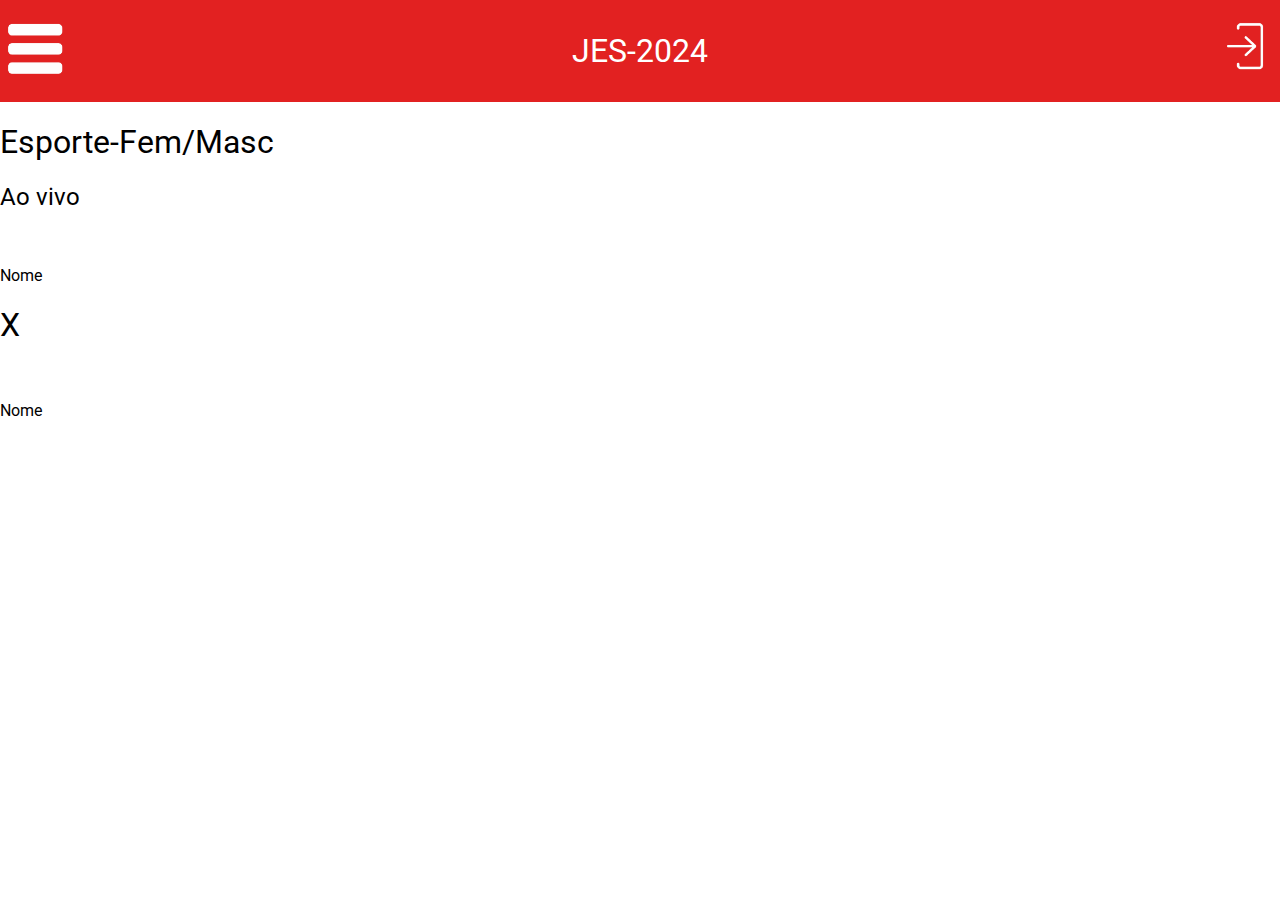
==== index.html @ da422abc "1/11" ====
<!DOCTYPE html>
<html lang="pt-br">

<head>
    <meta charset="UTF-8">
    <meta name="viewport" content="width=device-width, initial-scale=1.0">
    <link rel="stylesheet" href="style.css">
    <title>JES-2024 | Interclasse do SESI de Cerquilho</title>
</head>

<body>
    <header>
        <div class="menu"><img src="./images/menu.png" alt="" width="70px"></div>
        <div class="title">
            <h1>JES-2024</h1>
        </div>
        <div class="login"><img src="./images/login.png" alt="" width="70px"></div>
    </header>
    <main>
        <section class="main-score">
            <div class="score">
                <div class="top-score">
                    <h1 class="modalidade-esporte">Esporte-Fem/Masc</h1>
                    <h2 class="live">Ao vivo</h2>
                </div>
                <div class="bottow-score">
                    <div class="squad-score">
                        <img src="" alt="">
                        <p>Nome</p>
                    </div>
                    <h1>X</h1>
                    <div class="squad-score">
                        <img src="" alt="">
                        <p>Nome</p>
                    </div>
                    
                </div>

            </div>
            <div class="live-player"></div>
        </section>
    </main>
</body>

</html>
---- style.css ----
@import url('https://fonts.googleapis.com/css2?family=Roboto:ital,wght@0,100;0,300;0,400;0,500;0,700;0,900;1,100;1,300;1,400;1,500;1,700;1,900&display=swap');

*{
    font-family: "Roboto", sans-serif;
    font-weight: 400;
    font-style: bold;
}

body{
    padding: 0;
    margin: 0;
    box-sizing: border-box;
}

header{
    background-color: #E22121;
    height: 102px;
    display: flex;
    justify-content: space-between;
    align-items: center;
    color: #ffff;
}

.title{

}
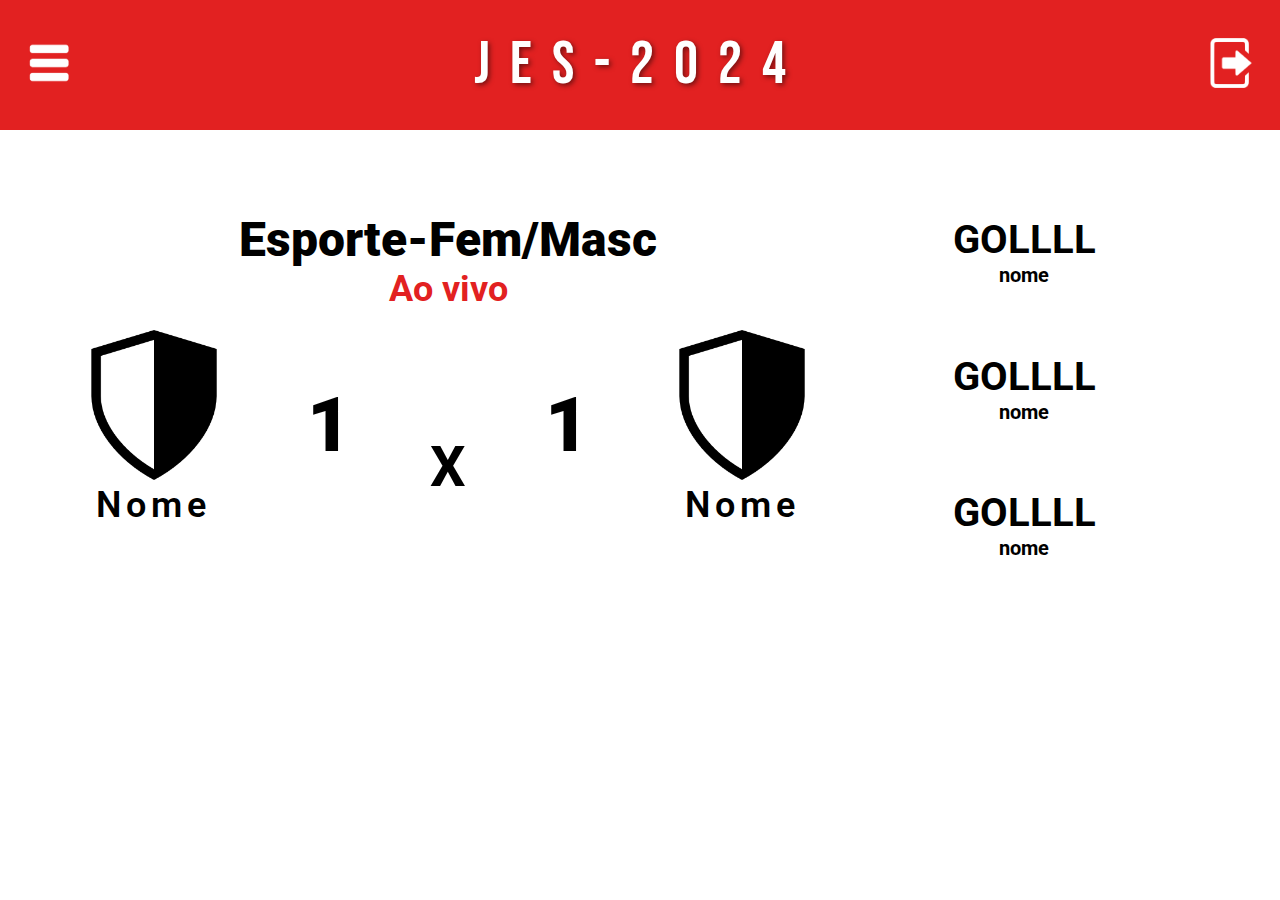
==== commit c6473e0c: "index com placar" ====
--- a/index.html
+++ b/index.html
@@ -10,34 +10,59 @@
 
 <body>
     <header>
-        <div class="menu"><img src="./images/menu.png" alt="" width="70px"></div>
+        <div class="menu"><img src="./images/menu.png" alt="" width="50px"></div>
         <div class="title">
             <h1>JES-2024</h1>
         </div>
-        <div class="login"><img src="./images/login.png" alt="" width="70px"></div>
+        <div class="login"><img src="./images/login.png" alt="" width="50px"></div>
     </header>
     <main>
         <section class="main-score">
             <div class="score">
                 <div class="top-score">
                     <h1 class="modalidade-esporte">Esporte-Fem/Masc</h1>
-                    <h2 class="live">Ao vivo</h2>
+                    <h2 class="ao-vivo">Ao vivo</h2>
                 </div>
-                <div class="bottow-score">
+                <div class="bottom-score">
                     <div class="squad-score">
-                        <img src="" alt="">
-                        <p>Nome</p>
+                        <img src="./images/emblema.png" alt="" width="150px;">
+                        <p id="name">Nome</p>
                     </div>
-                    <h1>X</h1>
+                    <h1 class="placar" id="time1">1</h1>
+                    <h1 class="x">X</h1>
+                    <h1 class="placar" id="time1">1</h1>
                     <div class="squad-score">
-                        <img src="" alt="">
-                        <p>Nome</p>
+                        <img src="./images/emblema.png" alt="" width="150px">
+                        <p id="name">Nome</p>
                     </div>
                     
                 </div>
 
             </div>
-            <div class="live-player"></div>
+            <div class="live-player">
+                <div class="personal-stats">
+                    <img src="" alt="">
+                    <div class="goal">
+                        <h1>GOLLLL</h1>
+                        <p>nome</p>
+                    </div>
+                </div>
+                <div class="personal-stats">
+                    <img src="" alt="">
+                    <div class="goal">
+                        <h1>GOLLLL</h1>
+                        <p>nome</p>
+                    </div>
+                </div>
+                <div class="personal-stats">
+                    <img src="" alt="">
+                    <div class="goal">
+                        <h1>GOLLLL</h1>
+                        <p>nome</p>
+                    </div>
+                </div>
+                
+            </div>
         </section>
     </main>
 </body>
--- a/style.css
+++ b/style.css
@@ -1,26 +1,140 @@
+@import url('https://fonts.googleapis.com/css2?family=Bebas+Neue&family=Playfair+Display:ital,wght@0,400..900;1,400..900&display=swap');
 @import url('https://fonts.googleapis.com/css2?family=Roboto:ital,wght@0,100;0,300;0,400;0,500;0,700;0,900;1,100;1,300;1,400;1,500;1,700;1,900&display=swap');
+    
 
-*{
+body{
+    padding: 0;
+    margin: 0;
+    box-sizing: border-box;
     font-family: "Roboto", sans-serif;
     font-weight: 400;
     font-style: bold;
 }
 
-body{
-    padding: 0;
-    margin: 0;
-    box-sizing: border-box;
-}
-
 header{
     background-color: #E22121;
-    height: 102px;
+    height: 130px;
     display: flex;
     justify-content: space-between;
     align-items: center;
     color: #ffff;
+    padding: 0 1.5rem;
 }
 
-.title{
+.title h1{
+    font-family: "Bebas Neue", sans-serif;
+    font-weight: 400;
+    font-style: normal;
+    font-size: 60px;
+    letter-spacing: 20px;
+    text-shadow: 2px 2px 5px rgba(0, 0, 0, 0.5);
+}
 
+main{
+    display: flex;
+    flex-direction: column;
+    align-items: center;
+    width: 100%;
+
+}
+
+.main-score{
+    display: flex;
+    width: 100%;
+    
+}
+
+.score{
+    display: flex;
+    flex-basis: 70%;
+    flex-direction: column;
+    align-items: center;
+    text-align: center;
+    justify-content: center;
+    margin-top: 30px;
+}
+
+.top-score{
+    display: flex;
+    flex-direction: column;
+    align-items: center;
+
+}
+
+.modalidade-esporte{
+    font-style: bold;
+    font-weight: 900;
+    font-size: 48px;
+    margin-bottom: 0;
+}
+
+.ao-vivo{
+    color: #E22121;
+    font-size: 36px;
+    font-weight: 700;
+    margin-top: 0;
+}
+
+.bottom-score{
+    display: flex;
+    width: 100%;
+    align-items: center;
+    justify-content: center;
+    justify-content: space-evenly;
+
+}
+
+.placar{
+    font-weight: 1000;
+    font-size: 76px;
+    margin-top: 0;
+}
+
+.x{
+    margin-top: 70px;
+    font-size: 56px;
+}
+
+.squad-score{
+    margin-top: -10px
+}
+
+#name{
+    margin-top: 0;
+    font-size: 36px;
+    font-weight: 600;
+    letter-spacing: 5px;
+}
+
+.live-player{
+    position: relative;
+    width: 100%;
+    flex-basis: 20%;
+    align-items: center;
+    align-self: center;
+    display: flex;
+    flex-direction: column;
+    justify-content: space-between;
+    margin-top: 40px;
+}
+
+.player-stats{
+    display: flex;
+}
+
+.goal{
+    display: flex;
+    flex-direction: column;
+    align-items: center;
+}
+
+.goal h1{
+    font-size: 40px;
+    margin-bottom: 0;
+}
+
+.goal p{
+    margin-top: 0;
+    font-size: 20px;
+    font-weight: bolder;
 }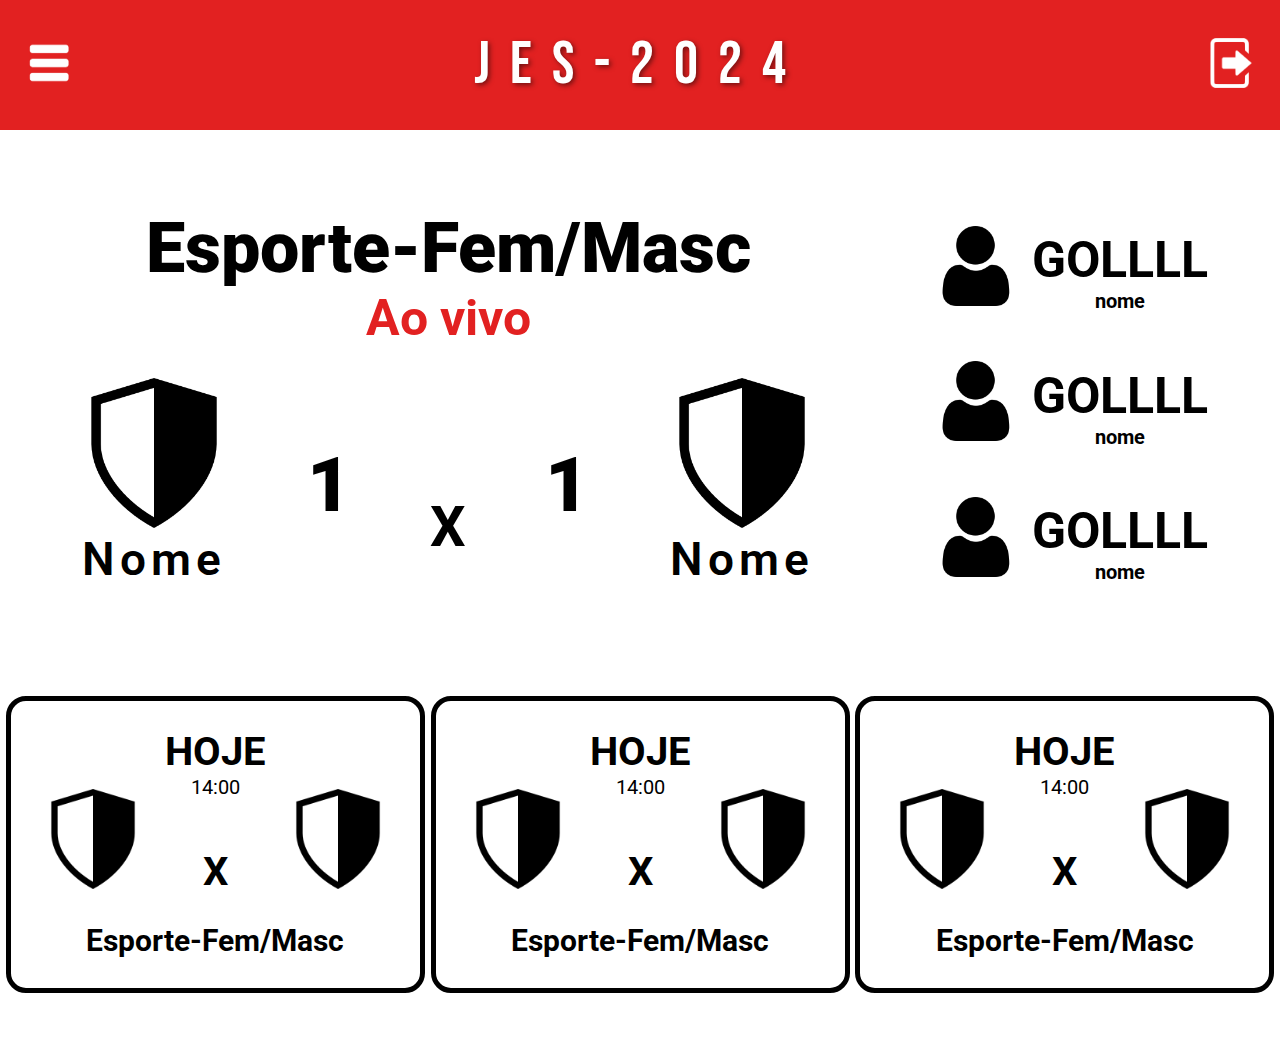
==== commit 10f1ba56: "8/11" ====
--- a/index.html
+++ b/index.html
@@ -41,27 +41,82 @@
             </div>
             <div class="live-player">
                 <div class="personal-stats">
-                    <img src="" alt="">
+                    <img src="./images/user.png" alt="" width="80px">
                     <div class="goal">
                         <h1>GOLLLL</h1>
                         <p>nome</p>
                     </div>
                 </div>
                 <div class="personal-stats">
-                    <img src="" alt="">
+                    <img src="./images/user.png" alt="" width="80px">
                     <div class="goal">
                         <h1>GOLLLL</h1>
                         <p>nome</p>
                     </div>
                 </div>
                 <div class="personal-stats">
-                    <img src="" alt="">
+                    <img src="./images/user.png" alt="" width="80px">
                     <div class="goal">
                         <h1>GOLLLL</h1>
                         <p>nome</p>
                     </div>
+                </div>  
+            </div>
+        </section>
+        <section class="timeline">
+            <div class="timeline-card">
+                <div class="timeline-date">
+                    <H1>HOJE</H1>
+                    <p>14:00</p>
                 </div>
-                
+                <div class="timeline-score">
+                    <div class="timeline-squad">
+                        <img src="./images/emblema.png" alt="" width="100px">
+                    </div>
+                    <h1>X</h1>
+                    <div class="timeline-squad">
+                        <img src="./images/emblema.png" alt="" width="100px">
+                    </div>
+                </div>
+                <div class="timeline-modalidade">
+                    <p>Esporte-Fem/Masc</p>
+                </div>
+            </div>
+            <div class="timeline-card">
+                <div class="timeline-date">
+                    <H1>HOJE</H1>
+                    <p>14:00</p>
+                </div>
+                <div class="timeline-score">
+                    <div class="timeline-squad">
+                        <img src="./images/emblema.png" alt="" width="100px">
+                    </div>
+                    <h1>X</h1>
+                    <div class="timeline-squad">
+                        <img src="./images/emblema.png" alt="" width="100px">
+                    </div>
+                </div>
+                <div class="timeline-modalidade">
+                    <p>Esporte-Fem/Masc</p>
+                </div>
+            </div>
+            <div class="timeline-card">
+                <div class="timeline-date">
+                    <H1>HOJE</H1>
+                    <p>14:00</p>
+                </div>
+                <div class="timeline-score">
+                    <div class="timeline-squad">
+                        <img src="./images/emblema.png" alt="" width="100px">
+                    </div>
+                    <h1>X</h1>
+                    <div class="timeline-squad">
+                        <img src="./images/emblema.png" alt="" width="100px">
+                    </div>
+                </div>
+                <div class="timeline-modalidade">
+                    <p>Esporte-Fem/Masc</p>
+                </div>
             </div>
         </section>
     </main>
--- a/style.css
+++ b/style.css
@@ -41,7 +41,7 @@
 .main-score{
     display: flex;
     width: 100%;
-    
+    gap: 40px;
 }
 
 .score{
@@ -64,13 +64,13 @@
 .modalidade-esporte{
     font-style: bold;
     font-weight: 900;
-    font-size: 48px;
+    font-size: 70px;
     margin-bottom: 0;
 }
 
 .ao-vivo{
     color: #E22121;
-    font-size: 36px;
+    font-size: 50px;
     font-weight: 700;
     margin-top: 0;
 }
@@ -101,7 +101,7 @@
 
 #name{
     margin-top: 0;
-    font-size: 36px;
+    font-size: 46px;
     font-weight: 600;
     letter-spacing: 5px;
 }
@@ -118,8 +118,12 @@
     margin-top: 40px;
 }
 
-.player-stats{
-    display: flex;
+.personal-stats{
+    display: flex;
+    width: 100%;
+    align-items: center;
+    justify-content: center;
+    gap: 1rem;
 }
 
 .goal{
@@ -129,7 +133,7 @@
 }
 
 .goal h1{
-    font-size: 40px;
+    font-size: 50px;
     margin-bottom: 0;
 }
 
@@ -137,4 +141,64 @@
     margin-top: 0;
     font-size: 20px;
     font-weight: bolder;
+}
+
+.timeline{
+    padding: 4rem;
+    display: flex;
+    align-items: center;
+    justify-content: space-evenly;
+    width: 100%;
+}
+
+
+.timeline-card{
+
+    display: flex;
+    flex-direction: column;
+    align-items: center;
+    border: 5px solid #000;
+    border-radius: 20px;
+    padding: 0 2rem;
+}
+
+.timeline-date{
+    display: flex;
+    flex-direction: column;
+    align-items: center;
+    margin-bottom: 0;
+}
+
+.timeline-date h1{
+    margin-bottom: 0;
+    font-size: 40px;
+}
+
+.timeline-date p{
+    font-size: 20px;
+    margin-top: 0;
+}
+
+.timeline-score{
+    display: flex;
+    margin-top: 0;
+    align-items: center;
+    justify-content: space-between;
+    width: 100%;
+    gap: 60px;
+}
+
+.timeline-squad{
+    position: relative;
+    top: -30px;
+}
+
+.timeline-score h1{
+    font-size: 40px;
+}
+
+.timeline-modalidade p{
+    font-size: 30px;
+    margin-top: 0;
+    font-weight: bolder;
 }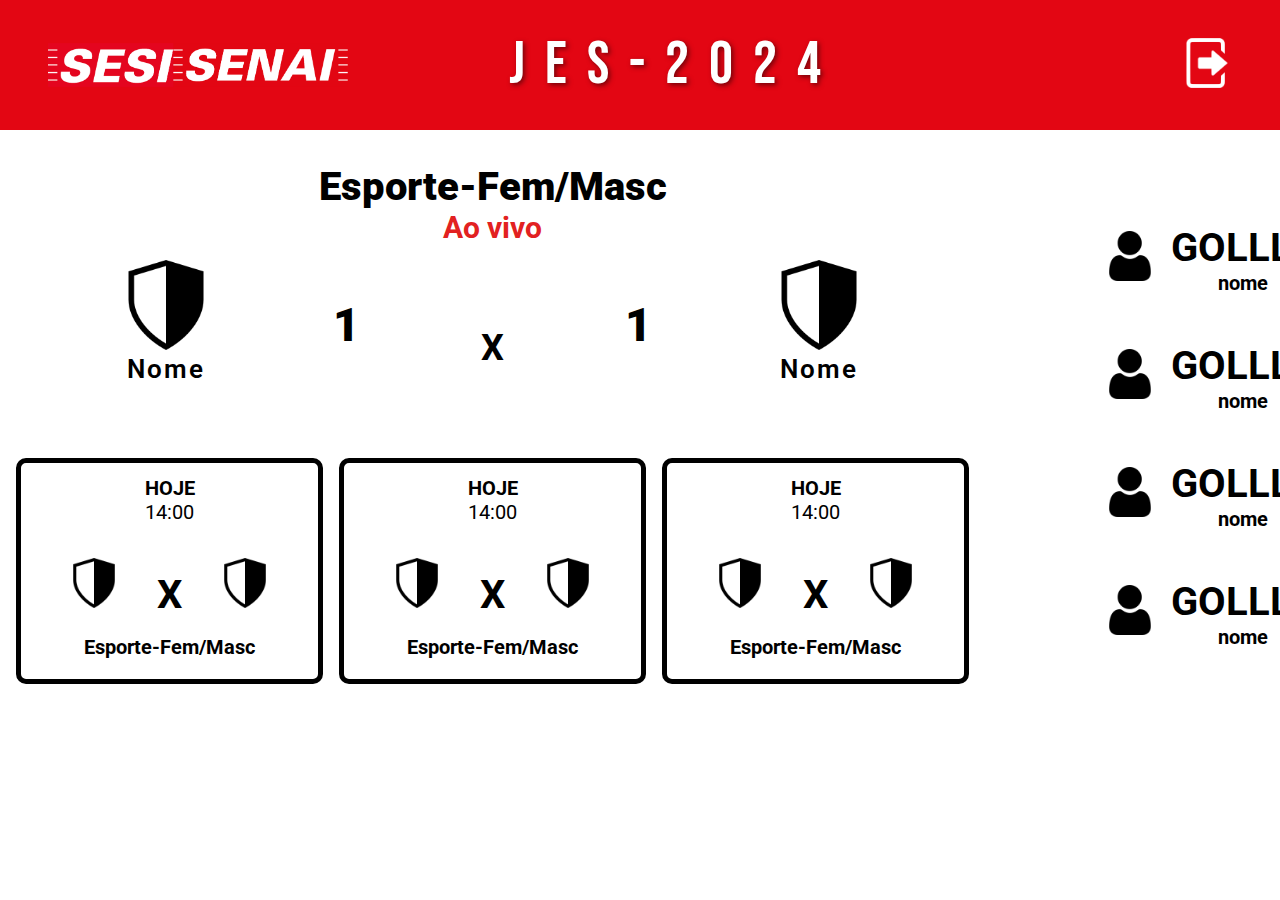
==== commit 6995f5c5: "22/11" ====
--- a/index.html
+++ b/index.html
@@ -10,7 +10,7 @@
 
 <body>
     <header>
-        <div class="menu"><img src="./images/menu.png" alt="" width="50px"></div>
+        <img src="./images/timbre_sesi_senai.png" alt="" width="300px">
         <div class="title">
             <h1>JES-2024</h1>
         </div>
@@ -25,101 +25,128 @@
                 </div>
                 <div class="bottom-score">
                     <div class="squad-score">
-                        <img src="./images/emblema.png" alt="" width="150px;">
+                        <img src="./images/emblema.png" alt="" width="90px;">
                         <p id="name">Nome</p>
                     </div>
                     <h1 class="placar" id="time1">1</h1>
                     <h1 class="x">X</h1>
                     <h1 class="placar" id="time1">1</h1>
                     <div class="squad-score">
-                        <img src="./images/emblema.png" alt="" width="150px">
+                        <img src="./images/emblema.png" alt="" width="90px">
                         <p id="name">Nome</p>
                     </div>
-                    
+
                 </div>
 
             </div>
+            <div class="timeline">
+                <div class="timeline-card">
+                    <div class="timeline-date">
+                        <H1>HOJE</H1>
+                        <p>14:00</p>
+                    </div>
+                    <div class="timeline-score">
+                        <div class="timeline-squad">
+                            <img src="./images/emblema.png" alt="" width="50px">
+                        </div>
+                        <h1>X</h1>
+                        <div class="timeline-squad">
+                            <img src="./images/emblema.png" alt="" width="50px">
+                        </div>
+                    </div>
+                    <div class="timeline-modalidade">
+                        <p>Esporte-Fem/Masc</p>
+                    </div>
+                </div>
+                <div class="timeline-card">
+                    <div class="timeline-date">
+                        <H1>HOJE</H1>
+                        <p>14:00</p>
+                    </div>
+                    <div class="timeline-score">
+                        <div class="timeline-squad">
+                            <img src="./images/emblema.png" alt="" width="50px">
+                        </div>
+                        <h1>X</h1>
+                        <div class="timeline-squad">
+                            <img src="./images/emblema.png" alt="" width="50px">
+                        </div>
+                    </div>
+                    <div class="timeline-modalidade">
+                        <p>Esporte-Fem/Masc</p>
+                    </div>
+                </div>
+                <div class="timeline-card">
+                    <div class="timeline-date">
+                        <H1>HOJE</H1>
+                        <p>14:00</p>
+                    </div>
+                    <div class="timeline-score">
+                        <div class="timeline-squad">
+                            <img src="./images/emblema.png" alt="" width="50px">
+                        </div>
+                        <h1>X</h1>
+                        <div class="timeline-squad">
+                            <img src="./images/emblema.png" alt="" width="50px">
+                        </div>
+                    </div>
+                    <div class="timeline-modalidade">
+                        <p>Esporte-Fem/Masc</p>
+                    </div>
+                </div>
+            </div>
+
+        </section>
+        <section class="player-score">
             <div class="live-player">
                 <div class="personal-stats">
-                    <img src="./images/user.png" alt="" width="80px">
+                    <img src="./images/user.png" alt="" width="50px">
                     <div class="goal">
                         <h1>GOLLLL</h1>
                         <p>nome</p>
                     </div>
                 </div>
                 <div class="personal-stats">
-                    <img src="./images/user.png" alt="" width="80px">
+                    <img src="./images/user.png" alt="" width="50px">
                     <div class="goal">
                         <h1>GOLLLL</h1>
                         <p>nome</p>
                     </div>
                 </div>
                 <div class="personal-stats">
-                    <img src="./images/user.png" alt="" width="80px">
+                    <img src="./images/user.png" alt="" width="50px">
                     <div class="goal">
                         <h1>GOLLLL</h1>
                         <p>nome</p>
                     </div>
-                </div>  
-            </div>
-        </section>
-        <section class="timeline">
-            <div class="timeline-card">
-                <div class="timeline-date">
-                    <H1>HOJE</H1>
-                    <p>14:00</p>
                 </div>
-                <div class="timeline-score">
-                    <div class="timeline-squad">
-                        <img src="./images/emblema.png" alt="" width="100px">
+                <div class="personal-stats">
+                    <img src="./images/user.png" alt="" width="50px">
+                    <div class="goal">
+                        <h1>GOLLLL</h1>
+                        <p>nome</p>
                     </div>
-                    <h1>X</h1>
-                    <div class="timeline-squad">
-                        <img src="./images/emblema.png" alt="" width="100px">
-                    </div>
-                </div>
-                <div class="timeline-modalidade">
-                    <p>Esporte-Fem/Masc</p>
-                </div>
-            </div>
-            <div class="timeline-card">
-                <div class="timeline-date">
-                    <H1>HOJE</H1>
-                    <p>14:00</p>
-                </div>
-                <div class="timeline-score">
-                    <div class="timeline-squad">
-                        <img src="./images/emblema.png" alt="" width="100px">
-                    </div>
-                    <h1>X</h1>
-                    <div class="timeline-squad">
-                        <img src="./images/emblema.png" alt="" width="100px">
-                    </div>
-                </div>
-                <div class="timeline-modalidade">
-                    <p>Esporte-Fem/Masc</p>
-                </div>
-            </div>
-            <div class="timeline-card">
-                <div class="timeline-date">
-                    <H1>HOJE</H1>
-                    <p>14:00</p>
-                </div>
-                <div class="timeline-score">
-                    <div class="timeline-squad">
-                        <img src="./images/emblema.png" alt="" width="100px">
-                    </div>
-                    <h1>X</h1>
-                    <div class="timeline-squad">
-                        <img src="./images/emblema.png" alt="" width="100px">
-                    </div>
-                </div>
-                <div class="timeline-modalidade">
-                    <p>Esporte-Fem/Masc</p>
                 </div>
             </div>
         </section>
     </main>
 </body>
 
+<script>
+
+    function Menu() {
+    
+        var menu = document.getElementById("menuvert");
+
+        if (menu.style.display === "none") {
+            menu.style.display="block";
+        }
+
+        else{
+            menu.style.display="none";
+        }
+    }
+
+</script>
+
 </html>--- a/style.css
+++ b/style.css
@@ -11,14 +11,56 @@
     font-style: bold;
 }
 
+
 header{
-    background-color: #E22121;
+    background-color: #e30613;
     height: 130px;
     display: flex;
     justify-content: space-between;
     align-items: center;
     color: #ffff;
-    padding: 0 1.5rem;
+    padding: 0 3rem;
+}
+
+.menu{
+    background-color: transparent;
+    border: none;
+    cursor: pointer;
+}
+
+.vertical-menu{
+    background-color: #e30613;
+    list-style: none;
+    font-size: 20px;
+    position: absolute;
+    top: 110px;
+    height: 150px;
+    width: 150px;
+    left: 0;
+    padding-top: 40px;
+    display: flex;
+    flex-direction: column;
+    border-radius: 0 0 30px;
+    box-shadow: -10px 10px 15px rgba(0, 0, 0, 0.3);
+    display: none;
+}
+
+li{
+    padding-bottom: 30px;
+}
+
+a{
+    color: #fff;
+    text-decoration: none;
+    display: flex;
+    align-items: center;
+    gap: 10px;
+    
+}
+
+.title{
+    position: relative;
+    left: -90px;
 }
 
 .title h1{
@@ -32,16 +74,18 @@
 
 main{
     display: flex;
-    flex-direction: column;
-    align-items: center;
-    width: 100%;
+    align-items: center;
+    width: 100%;
+    gap: 120px
 
 }
 
 .main-score{
     display: flex;
     width: 100%;
-    gap: 40px;
+    flex-direction: column;
+    flex-basis: 70%;
+    gap: 1rem;
 }
 
 .score{
@@ -51,7 +95,7 @@
     align-items: center;
     text-align: center;
     justify-content: center;
-    margin-top: 30px;
+    margin-top: 0.4rem;
 }
 
 .top-score{
@@ -64,13 +108,13 @@
 .modalidade-esporte{
     font-style: bold;
     font-weight: 900;
-    font-size: 70px;
+    font-size: 40px;
     margin-bottom: 0;
 }
 
 .ao-vivo{
     color: #E22121;
-    font-size: 50px;
+    font-size: 30px;
     font-weight: 700;
     margin-top: 0;
 }
@@ -86,13 +130,13 @@
 
 .placar{
     font-weight: 1000;
-    font-size: 76px;
+    font-size: 46px;
     margin-top: 0;
 }
 
 .x{
-    margin-top: 70px;
-    font-size: 56px;
+    margin-top: 40px;
+    font-size: 36px;
 }
 
 .squad-score{
@@ -101,9 +145,9 @@
 
 #name{
     margin-top: 0;
-    font-size: 46px;
+    font-size: 26px;
     font-weight: 600;
-    letter-spacing: 5px;
+    letter-spacing: 2px;
 }
 
 .live-player{
@@ -115,7 +159,7 @@
     display: flex;
     flex-direction: column;
     justify-content: space-between;
-    margin-top: 40px;
+    margin-top: 20px;
 }
 
 .personal-stats{
@@ -133,7 +177,7 @@
 }
 
 .goal h1{
-    font-size: 50px;
+    font-size: 40px;
     margin-bottom: 0;
 }
 
@@ -144,11 +188,12 @@
 }
 
 .timeline{
-    padding: 4rem;
+    padding: 2rem;
     display: flex;
     align-items: center;
     justify-content: space-evenly;
     width: 100%;
+    align-self: center;
 }
 
 
@@ -158,8 +203,9 @@
     flex-direction: column;
     align-items: center;
     border: 5px solid #000;
-    border-radius: 20px;
-    padding: 0 2rem;
+    border-radius: 10px;
+    padding-left: 3rem;
+    padding-right: 3rem;
 }
 
 .timeline-date{
@@ -171,7 +217,8 @@
 
 .timeline-date h1{
     margin-bottom: 0;
-    font-size: 40px;
+    font-size: 20px;
+    
 }
 
 .timeline-date p{
@@ -181,24 +228,28 @@
 
 .timeline-score{
     display: flex;
-    margin-top: 0;
-    align-items: center;
-    justify-content: space-between;
-    width: 100%;
-    gap: 60px;
+    align-items: center;
+    width: 100%;
+    gap: 30px;
+
 }
 
 .timeline-squad{
     position: relative;
-    top: -30px;
+    top: -10px;
+    z-index: -1;
+   
 }
 
 .timeline-score h1{
     font-size: 40px;
+    padding-left: 0.5rem;
+    padding-right: 0.5rem;
+    top: -20px;
 }
 
 .timeline-modalidade p{
-    font-size: 30px;
-    margin-top: 0;
+    font-size: 20px;
+    margin-top: -10px;
     font-weight: bolder;
 }